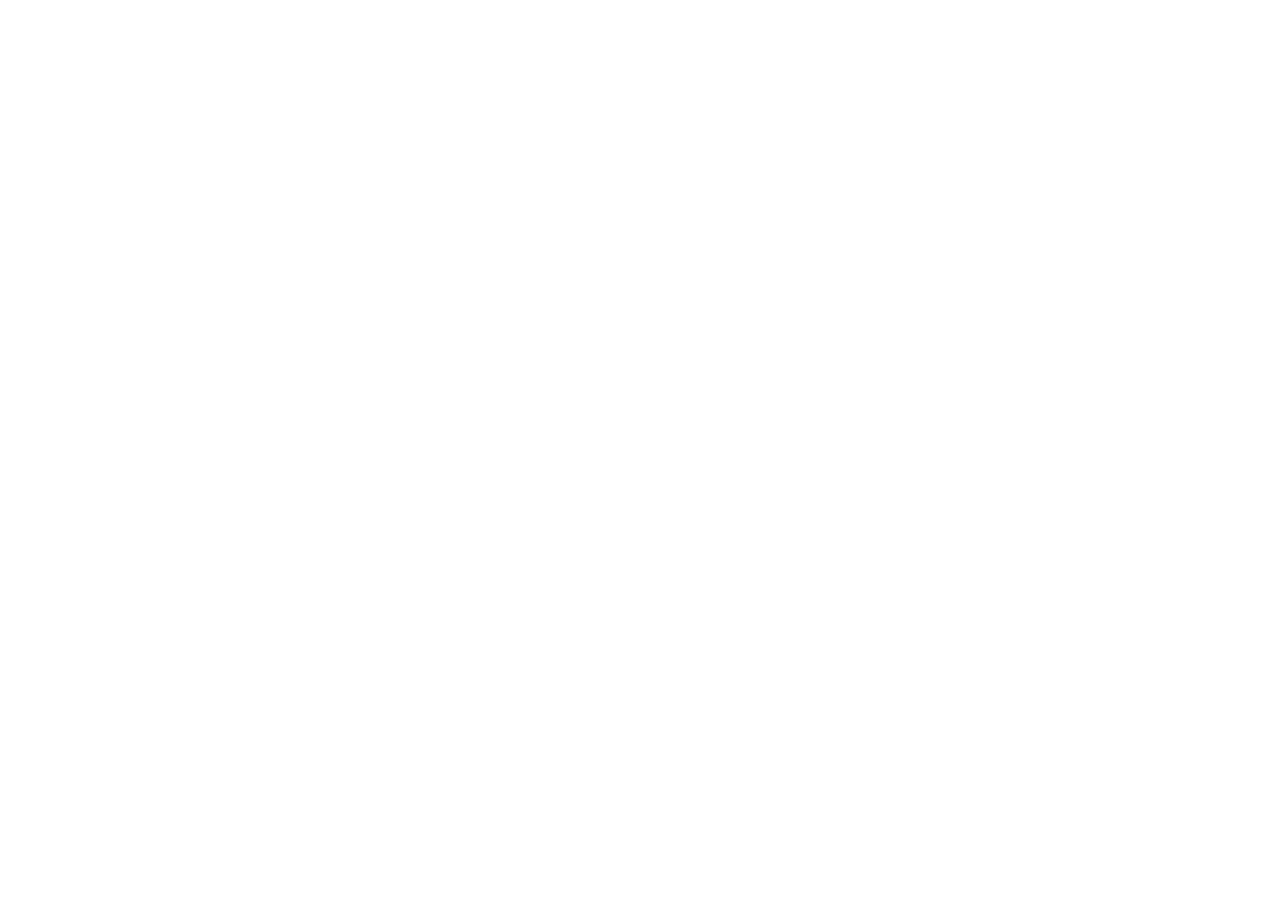
==== index.html @ 7f6d2261 "initialized git repositiry" ====
<html lang="en">
<head>
    <meta charset="UTF-8">
    <meta http-equiv="X-UA-Compatible" content="IE=edge">
    <meta name="viewport" content="width=device-width, initial-scale=1.0">
    <title>Portfolio</title>
</head>
<body>
    
</body>
</html>
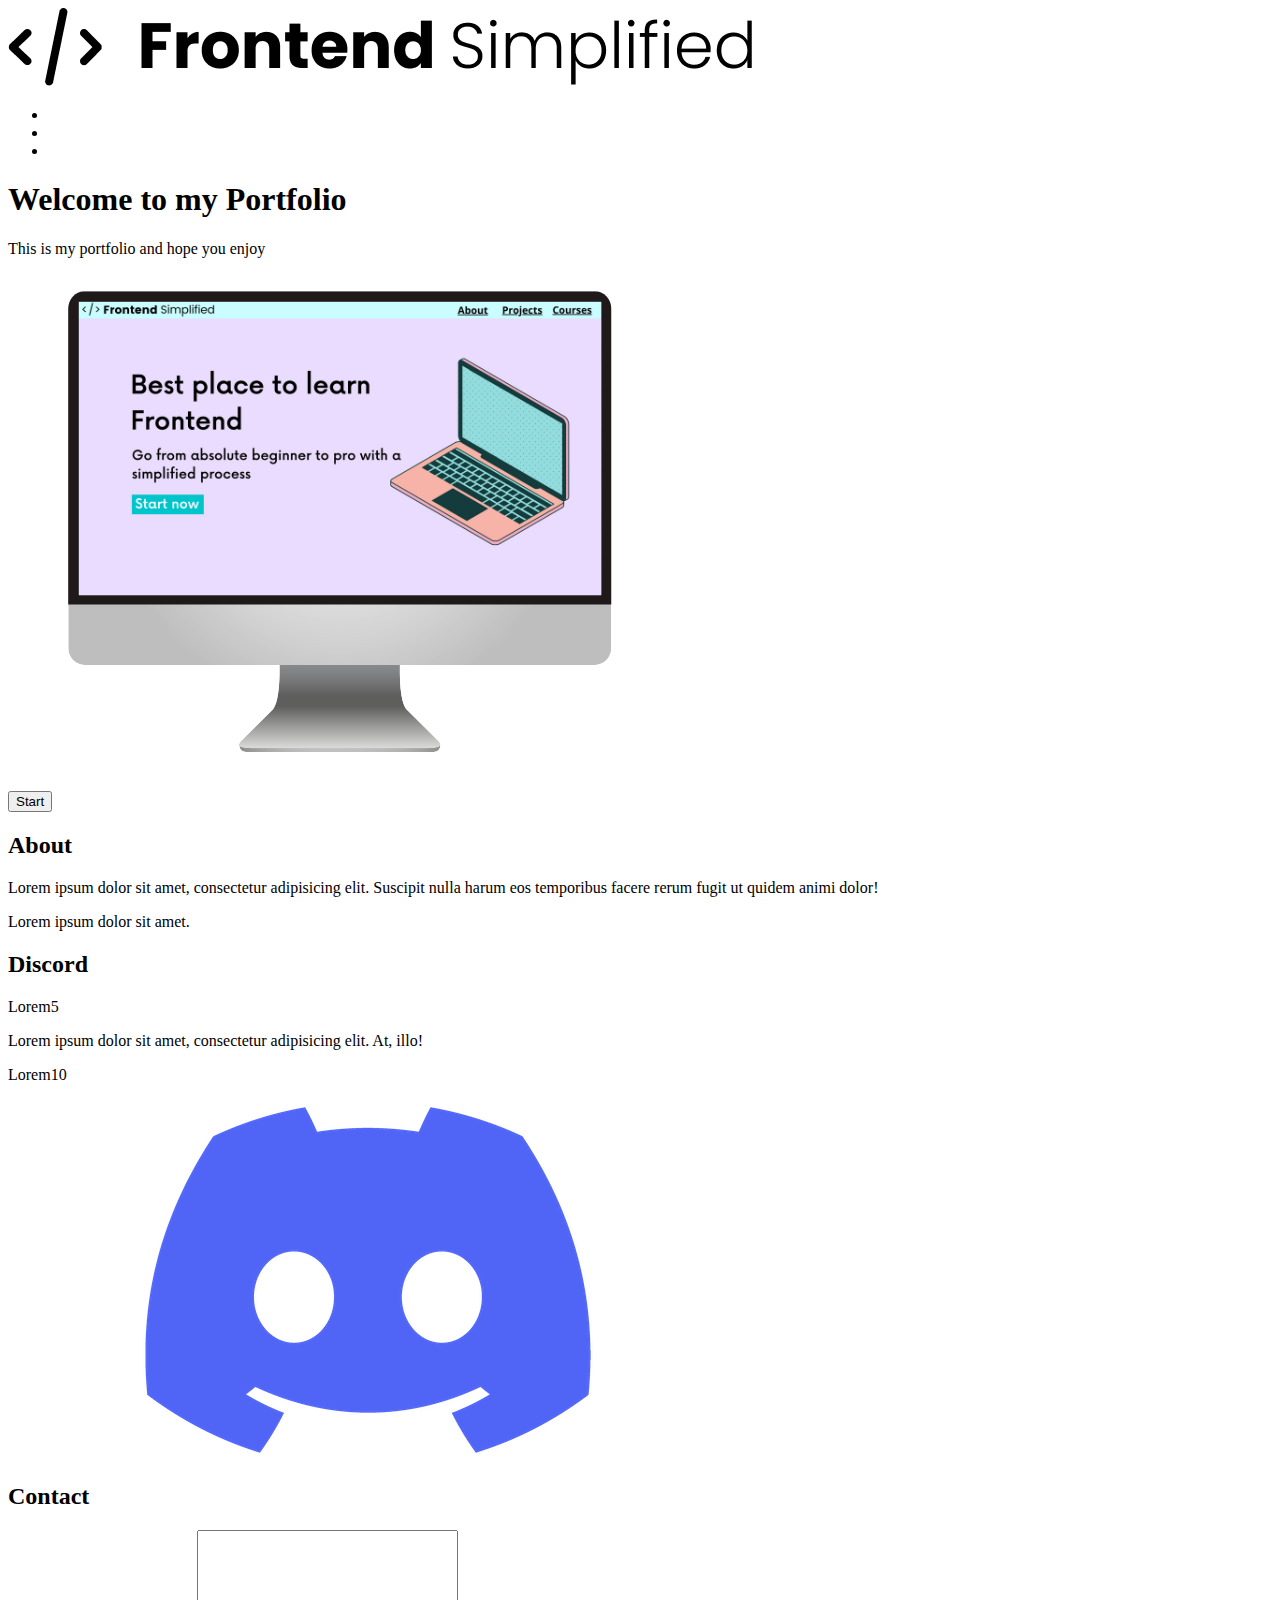
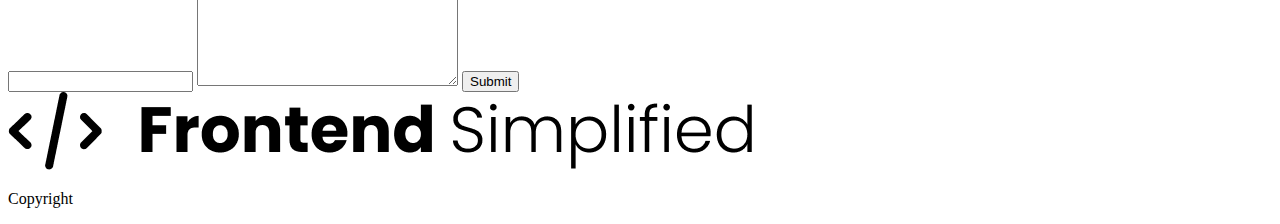
==== commit c56b864a: "Add text from index" ====
--- a/index.html
+++ b/index.html
@@ -1,11 +1,74 @@
+<!DOCTYPE html>
 <html lang="en">
-<head>
-    <meta charset="UTF-8">
-    <meta http-equiv="X-UA-Compatible" content="IE=edge">
-    <meta name="viewport" content="width=device-width, initial-scale=1.0">
+  <head>
+    <meta charset="UTF-8" />
+    <meta http-equiv="X-UA-Compatible" content="IE=edge" />
+    <meta name="viewport" content="width=device-width, initial-scale=1.0" />
     <title>Portfolio</title>
-</head>
-<body>
-    
-</body>
-</html>+  </head>
+  <body>
+    <section>
+      <nav>
+        <img src="/Assets/dashboard/FrontendS.png" alt="" />
+      </nav>
+      <ul>
+        <li><a href="About"></a></li>
+        <li><a href="Projects"></a></li>
+        <li><a href="Courses"></a></li>
+      </ul>
+      <header>
+        <div>
+          <h1>Welcome to my Portfolio</h1>
+          <p>This is my portfolio and hope you enjoy</p>
+          <figure>
+            <img src="/Assets/laptop.png" alt="" />
+          </figure>
+          <button>Start</button>
+        </div>
+      </header>
+    </section>
+    <main>
+      <section>
+        <h2>About</h2>
+        <div>
+          <p>
+            Lorem ipsum dolor sit amet, consectetur adipisicing elit. Suscipit
+            nulla harum eos temporibus facere rerum fugit ut quidem animi dolor!
+          </p>
+          <p>Lorem ipsum dolor sit amet.</p>
+        </div>
+      </section>
+      <section>
+        <h2>Discord</h2>
+        <div>
+          <p>Lorem5</p>
+          <p>
+            Lorem ipsum dolor sit amet, consectetur adipisicing elit. At, illo!
+          </p>
+          <p>Lorem10</p>
+          <figure>
+            <img src="/Assets/dashboard/discord.png" alt="" />
+          </figure>
+        </div>
+      </section>
+      <section>
+        <h2>Contact</h2>
+        <input type="text" />
+        <textarea name="" id="" cols="30" rows="10"></textarea>
+        <button>Submit</button>
+        <form action=""></form>
+      </section>
+    </main>
+    <footer>
+      <img src="/Assets/dashboard/FrontendS.png" alt="" />
+      <div>
+        <a href="About"></a>
+        <a href="Projects"></a>
+        <a href="Discord"></a>
+        <a href="Courses"></a>
+
+        <p>Copyright</p>
+      </div>
+    </footer>
+  </body>
+</html>
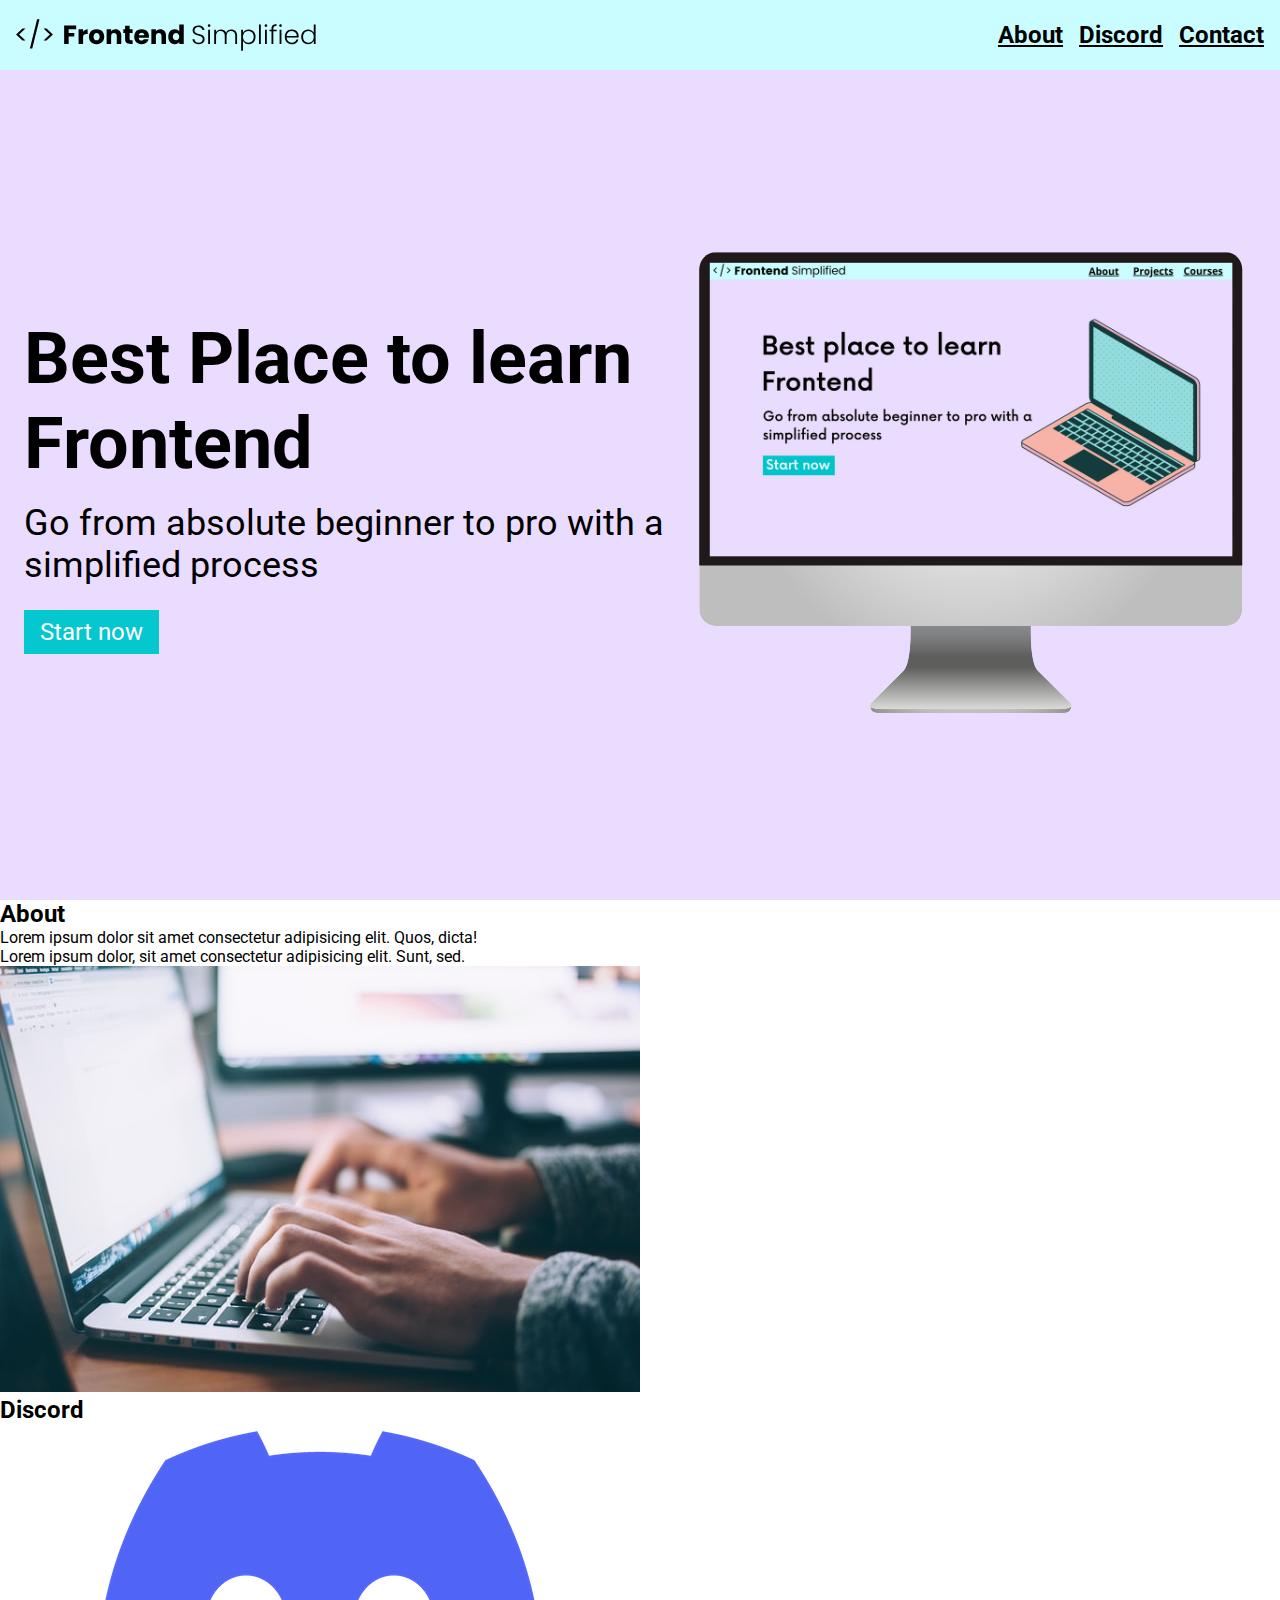
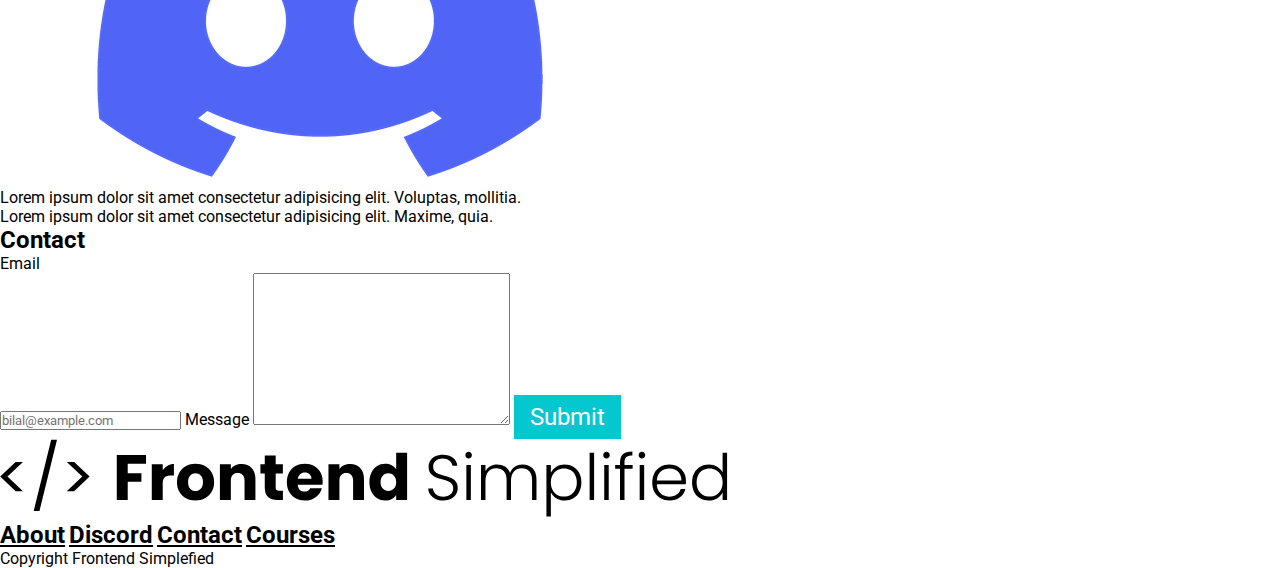
==== commit d0745a7c: "Add new css and html design" ====
--- a/index.html
+++ b/index.html
@@ -5,70 +5,89 @@
     <meta http-equiv="X-UA-Compatible" content="IE=edge" />
     <meta name="viewport" content="width=device-width, initial-scale=1.0" />
     <title>Portfolio</title>
+    <link rel="stylesheet" href="./style.css" />
   </head>
   <body>
     <section>
       <nav>
-        <img src="/Assets/dashboard/FrontendS.png" alt="" />
+        <img src="./Assets/FES.svg" class="logo" alt="" />
+        <ul>
+          <li><a href="#about">About</a></li>
+          <li><a href="#discord">Discord</a></li>
+          <li><a href="#contact">Contact</a></li>
+        </ul>
       </nav>
-      <ul>
-        <li><a href="About"></a></li>
-        <li><a href="Projects"></a></li>
-        <li><a href="Courses"></a></li>
-      </ul>
       <header>
-        <div>
-          <h1>Welcome to my Portfolio</h1>
-          <p>This is my portfolio and hope you enjoy</p>
+        <div class="row">
+          <div>
+            <h1>Best Place to learn Frontend</h1>
+            <p class="subheader">
+              Go from absolute beginner to pro with a simplified process
+            </p>
+            <button>Start now</button>
+          </div>
           <figure>
-            <img src="/Assets/laptop.png" alt="" />
+            <img src="./Assets/laptop.png" alt="Home page image" />
           </figure>
-          <button>Start</button>
         </div>
       </header>
     </section>
+
     <main>
-      <section>
+      <section id="about">
         <h2>About</h2>
         <div>
           <p>
-            Lorem ipsum dolor sit amet, consectetur adipisicing elit. Suscipit
-            nulla harum eos temporibus facere rerum fugit ut quidem animi dolor!
+            Lorem ipsum dolor sit amet consectetur adipisicing elit. Quos,
+            dicta!
           </p>
-          <p>Lorem ipsum dolor sit amet.</p>
+          <p>
+            Lorem ipsum dolor, sit amet consectetur adipisicing elit. Sunt, sed.
+          </p>
+        </div>
+        <figure>
+          <img src="./Assets/about.jpg" alt="" />
+        </figure>
+      </section>
+
+      <section id="discord">
+        <h2>Discord</h2>
+        <figure>
+          <img src="./Assets/dashboard/discord.png" alt="Discord" />
+        </figure>
+        <div>
+          <p>
+            Lorem ipsum dolor sit amet consectetur adipisicing elit. Voluptas,
+            mollitia.
+          </p>
+          <p>
+            Lorem ipsum dolor sit amet consectetur adipisicing elit. Maxime,
+            quia.
+          </p>
         </div>
       </section>
-      <section>
-        <h2>Discord</h2>
-        <div>
-          <p>Lorem5</p>
-          <p>
-            Lorem ipsum dolor sit amet, consectetur adipisicing elit. At, illo!
-          </p>
-          <p>Lorem10</p>
-          <figure>
-            <img src="/Assets/dashboard/discord.png" alt="" />
-          </figure>
-        </div>
-      </section>
-      <section>
+
+      <section id="contact">
         <h2>Contact</h2>
-        <input type="text" />
-        <textarea name="" id="" cols="30" rows="10"></textarea>
-        <button>Submit</button>
-        <form action=""></form>
+        <label for="">Email</label>
+        <form action="">
+          <input type="text" placeholder="bilal@example.com" />
+          <label for="">Message</label>
+          <textarea name="text" id="" cols="30" rows="10"></textarea>
+          <button>Submit</button>
+        </form>
       </section>
     </main>
+
     <footer>
-      <img src="/Assets/dashboard/FrontendS.png" alt="" />
+      <img src="./Assets/FES.svg" alt="" />
       <div>
-        <a href="About"></a>
-        <a href="Projects"></a>
-        <a href="Discord"></a>
-        <a href="Courses"></a>
-
-        <p>Copyright</p>
+        <a href="#about">About</a>
+        <a href="#discord">Discord</a>
+        <a href="#contact">Contact</a>
+        <a href="#courses">Courses</a>
       </div>
+      <p>Copyright Frontend Simplefied</p>
     </footer>
   </body>
 </html>
--- a/style.css
+++ b/style.css
@@ -0,0 +1,71 @@
+@import url("https://fonts.googleapis.com/css2?family=Roboto:ital,wght@0,500;1,300;1,400&display=swap");
+
+* {
+  padding: 0;
+  margin: 0;
+  box-sizing: border-box;
+  font-family: "Roboto", sans-serif;
+}
+
+nav {
+  height: 70px;
+  display: flex;
+  justify-content: space-between;
+  align-items: center;
+  padding: 0 16px;
+  background-color: #cafdff;
+}
+
+header {
+    background-color: #eadcff;
+    height: calc(100vh - 70px);
+    padding: 24px;
+    display: flex;
+    align-items: center;
+    justify-content: center;
+}
+
+h1 {
+    font-size: 72px;
+}
+
+.subheader {
+    font-size: 36px;
+    margin: 16px 0 24px 0;
+}
+
+button {
+    background-color: #05c7cf;
+    color: white;
+    border: none;
+    padding: 8px 16px;
+    font-size: 24px;
+    cursor: pointer;
+}
+
+a {
+  color: black;
+  font-size: 24px;
+  font-weight: bold;
+}
+
+.logo {
+  width: 300px;
+}
+
+ul {
+  display: flex;
+}
+
+li {
+  list-style-type: none;
+  padding-left: 16px;
+}
+
+.row {
+    width: 100%;
+    max-width: 1300px;
+    display: flex;
+    align-items: center;
+    justify-content: center;
+}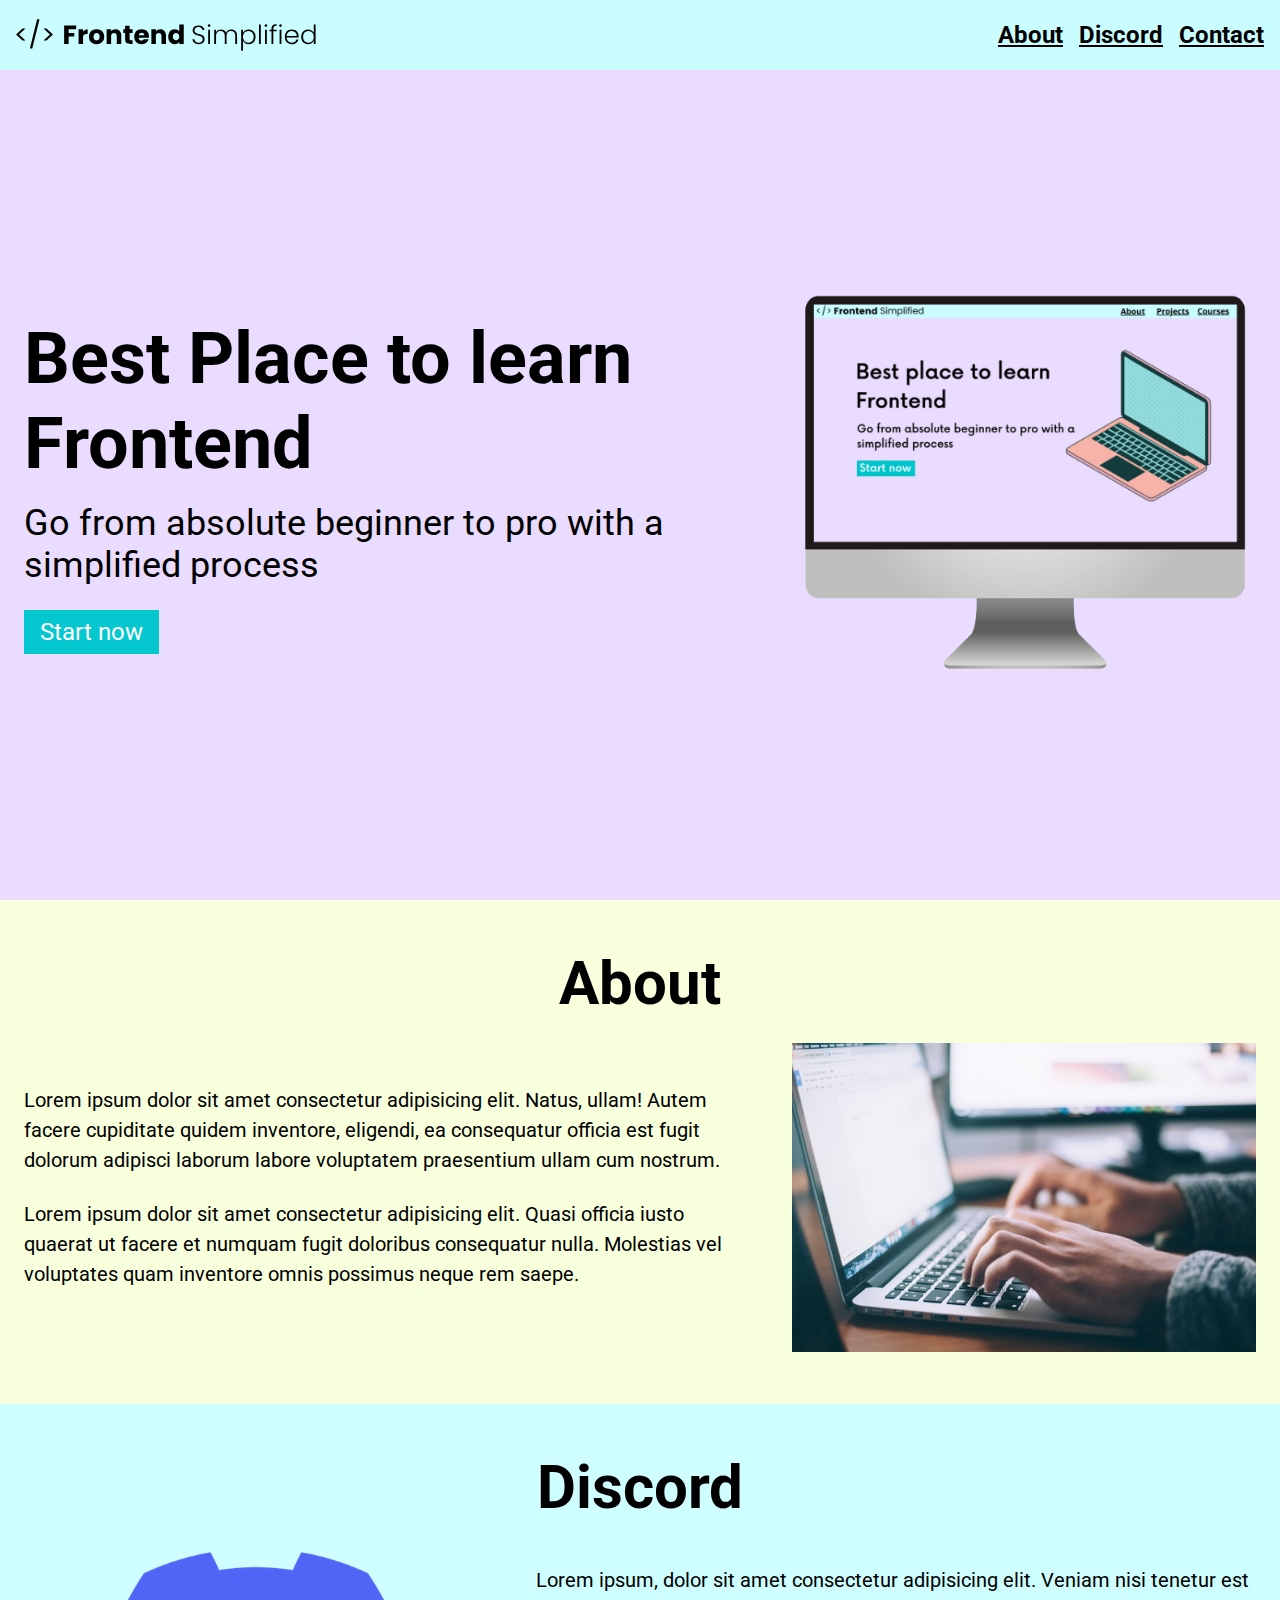
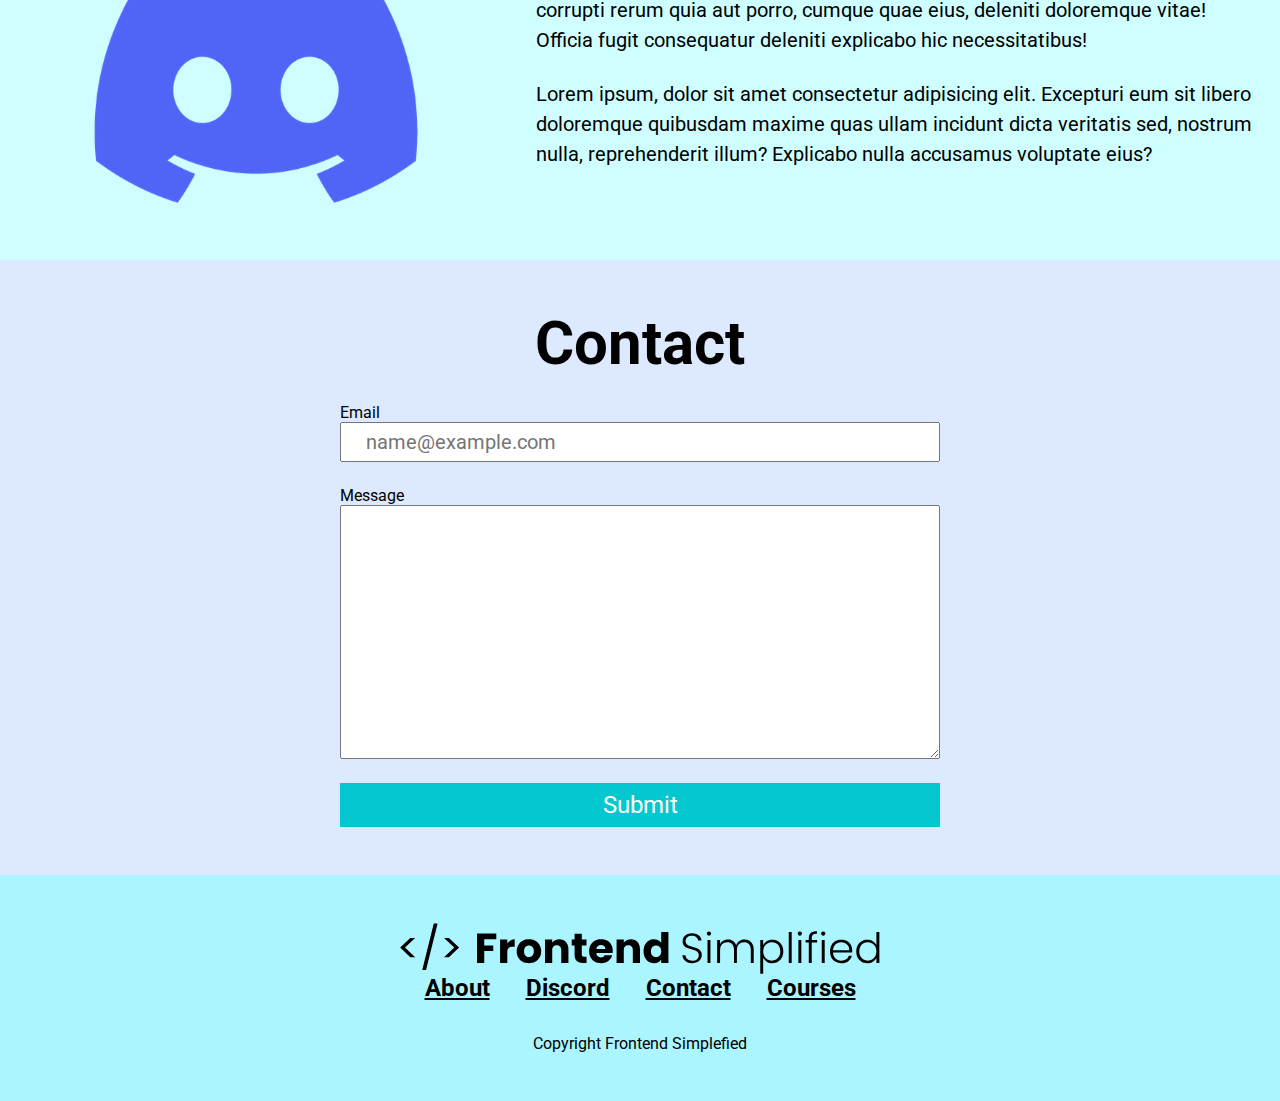
==== commit d541be4e: "Css design has been completed" ====
--- a/index.html
+++ b/index.html
@@ -36,42 +36,55 @@
     <main>
       <section id="about">
         <h2>About</h2>
-        <div>
-          <p>
-            Lorem ipsum dolor sit amet consectetur adipisicing elit. Quos,
-            dicta!
-          </p>
-          <p>
-            Lorem ipsum dolor, sit amet consectetur adipisicing elit. Sunt, sed.
-          </p>
+        <div class="section_description">
+          <div class="section__description--wrapper">
+            <p class="section__description--para">
+              Lorem ipsum dolor sit amet consectetur adipisicing elit. Natus,
+              ullam! Autem facere cupiditate quidem inventore, eligendi, ea
+              consequatur officia est fugit dolorum adipisci laborum labore
+              voluptatem praesentium ullam cum nostrum.
+            </p>
+            <p class="section__description--para">
+              Lorem ipsum dolor sit amet consectetur adipisicing elit. Quasi
+              officia iusto quaerat ut facere et numquam fugit doloribus
+              consequatur nulla. Molestias vel voluptates quam inventore omnis
+              possimus neque rem saepe.
+            </p>
+          </div>
+          <figure class="about__img--wrapper">
+            <img src="./Assets/about.jpg" alt="" />
+          </figure>
         </div>
-        <figure>
-          <img src="./Assets/about.jpg" alt="" />
-        </figure>
       </section>
 
       <section id="discord">
         <h2>Discord</h2>
-        <figure>
-          <img src="./Assets/dashboard/discord.png" alt="Discord" />
-        </figure>
-        <div>
-          <p>
-            Lorem ipsum dolor sit amet consectetur adipisicing elit. Voluptas,
-            mollitia.
-          </p>
-          <p>
-            Lorem ipsum dolor sit amet consectetur adipisicing elit. Maxime,
-            quia.
-          </p>
+        <div class="section_description">
+          <figure class="about__img--wrapper">
+            <img src="./Assets/dashboard/discord.png" alt="Discord" />
+          </figure>
+          <div class="section__description--wrapper">
+            <p class="section__description--para">
+              Lorem ipsum, dolor sit amet consectetur adipisicing elit. Veniam
+              nisi tenetur est corrupti rerum quia aut porro, cumque quae eius,
+              deleniti doloremque vitae! Officia fugit consequatur deleniti
+              explicabo hic necessitatibus!
+            </p>
+            <p class="section__description--para">
+              Lorem ipsum, dolor sit amet consectetur adipisicing elit.
+              Excepturi eum sit libero doloremque quibusdam maxime quas ullam
+              incidunt dicta veritatis sed, nostrum nulla, reprehenderit illum?
+              Explicabo nulla accusamus voluptate eius?
+            </p>
+          </div>
         </div>
       </section>
 
       <section id="contact">
         <h2>Contact</h2>
-        <label for="">Email</label>
         <form action="">
-          <input type="text" placeholder="bilal@example.com" />
+          <label for="">Email</label>
+          <input type="email" placeholder="name@example.com" />
           <label for="">Message</label>
           <textarea name="text" id="" cols="30" rows="10"></textarea>
           <button>Submit</button>
@@ -80,12 +93,12 @@
     </main>
 
     <footer>
-      <img src="./Assets/FES.svg" alt="" />
-      <div>
-        <a href="#about">About</a>
-        <a href="#discord">Discord</a>
-        <a href="#contact">Contact</a>
-        <a href="#courses">Courses</a>
+      <img class="footer__logo" src="./Assets/FES.svg" alt="" />
+      <div class="footer__links">
+        <a class="footer__link" href="#about">About</a>
+        <a class="footer__link" href="#discord">Discord</a>
+        <a class="footer__link" href="#contact">Contact</a>
+        <a class="footer__link" href="#courses">Courses</a>
       </div>
       <p>Copyright Frontend Simplefied</p>
     </footer>
--- a/style.css
+++ b/style.css
@@ -60,7 +60,8 @@
 li {
   list-style-type: none;
   padding-left: 16px;
-}
+} 
+
 
 .row {
     width: 100%;
@@ -68,4 +69,113 @@
     display: flex;
     align-items: center;
     justify-content: center;
+}
+
+#about,
+#discord,
+#contact,
+footer
+ {
+    padding: 48px 0;
+}
+/*
+
+ABOUT
+
+*/
+
+#about {
+    background-color: #f8ffdc;
+}
+
+h2 {
+    font-size: 60px;
+    text-align: center;
+    margin-bottom: 24px;
+}
+
+.section_description {
+    display: flex;
+    justify-content: center;
+    align-items: center;
+}
+
+.about__img--wrapper {
+    width: 40%;
+    padding: 0 24px;
+}
+
+img {
+    width: 100%;
+}
+
+.section__description--wrapper {
+    width: 60%;
+    padding: 0 24px;
+}
+
+.section__description--para {
+    font-size: 20px;
+    line-height: 1.5;
+    margin-bottom: 24px;
+}
+
+/*
+
+DISCORD
+
+*/
+
+#discord {
+    background-color: #cefeff;
+}
+
+/*
+
+CONTACT
+
+*/
+
+#contact {
+    background-color: #dce9ff;
+}
+
+form {
+    width: 100%;
+    max-width: 600px;
+    display: flex;
+    flex-direction: column;
+    margin: 0 auto;
+
+}
+
+input, textarea {
+    margin-bottom: 24px;
+    font-size: 20px;
+    padding: 6px 24px;
+
+}
+
+/*
+
+FOOTER
+
+*/
+
+footer {
+    background-color: #aaf5ff;
+    display: flex;
+    flex-direction: column;
+    align-items: center;
+}
+
+.footer__logo {
+    max-width: 480px;
+}
+.footer__links {
+    margin-bottom: 32px;
+}
+
+.footer__link {
+    padding: 0 16px;
 }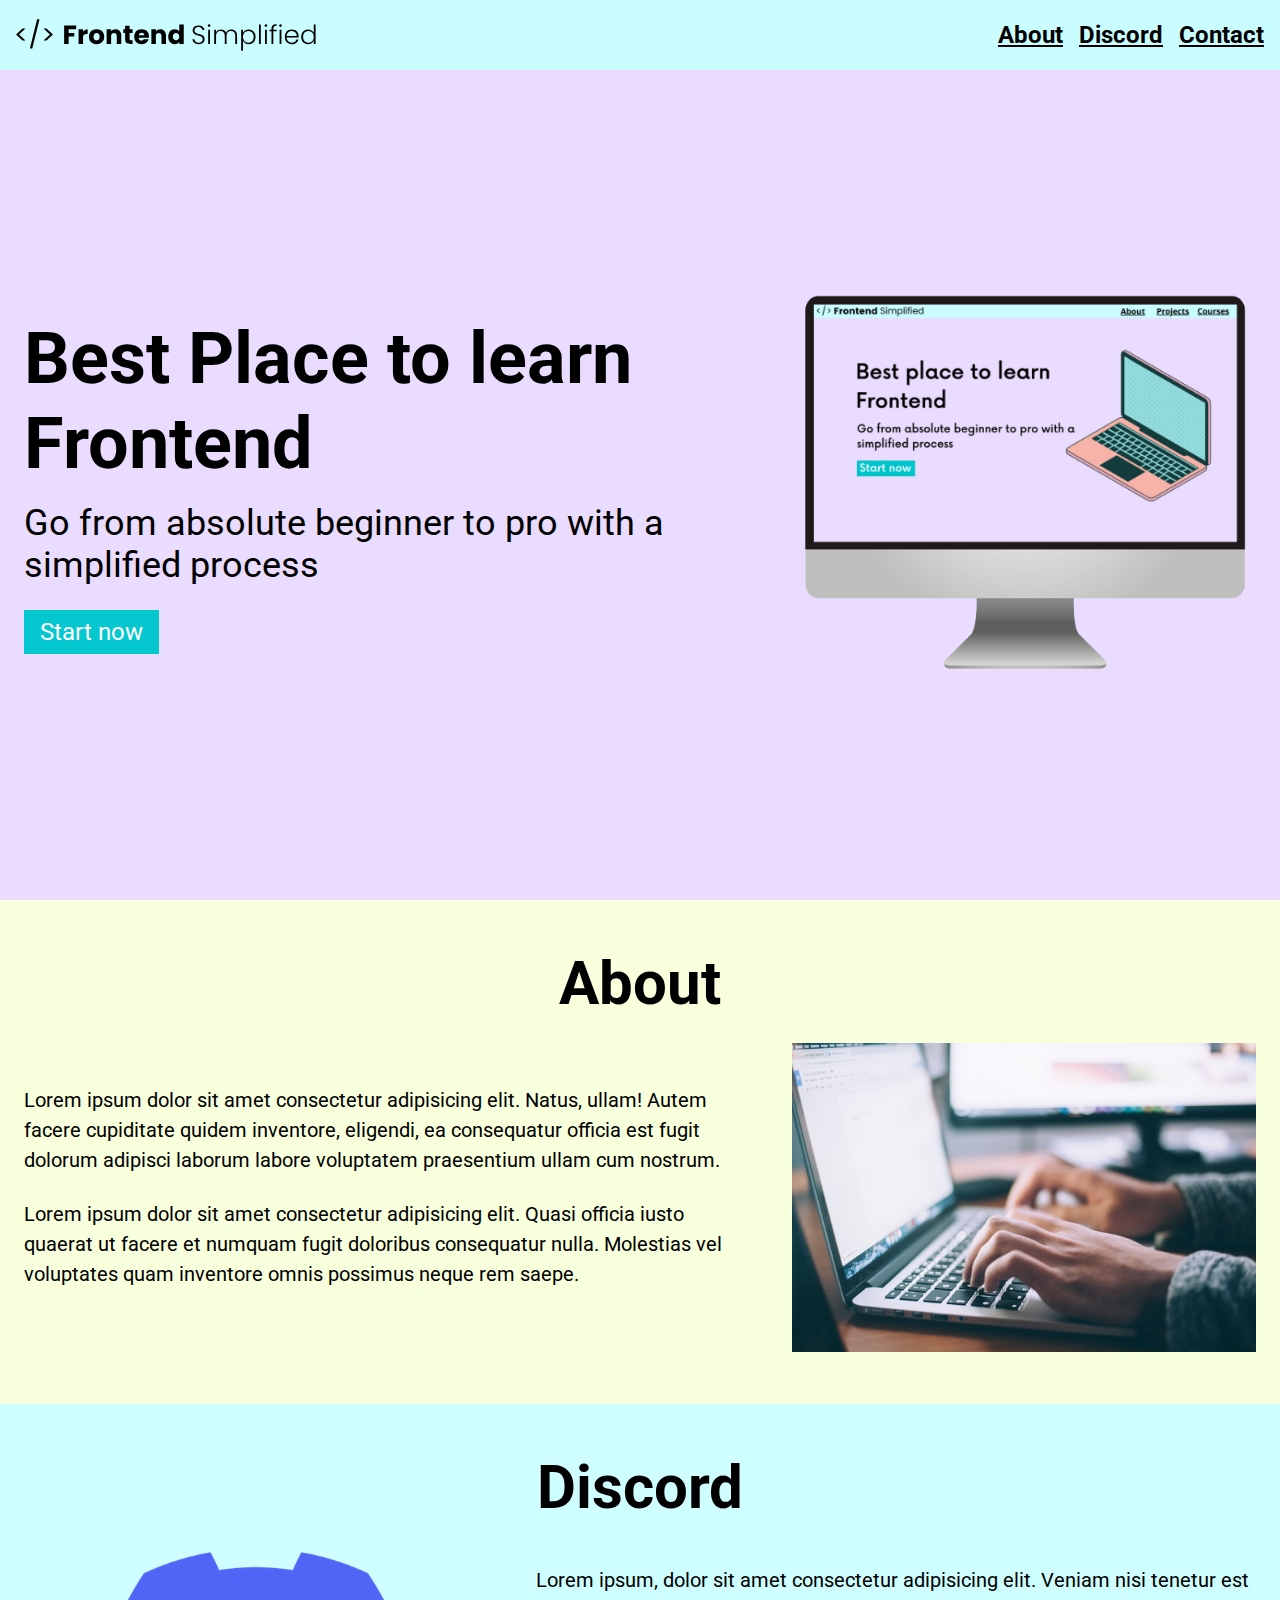
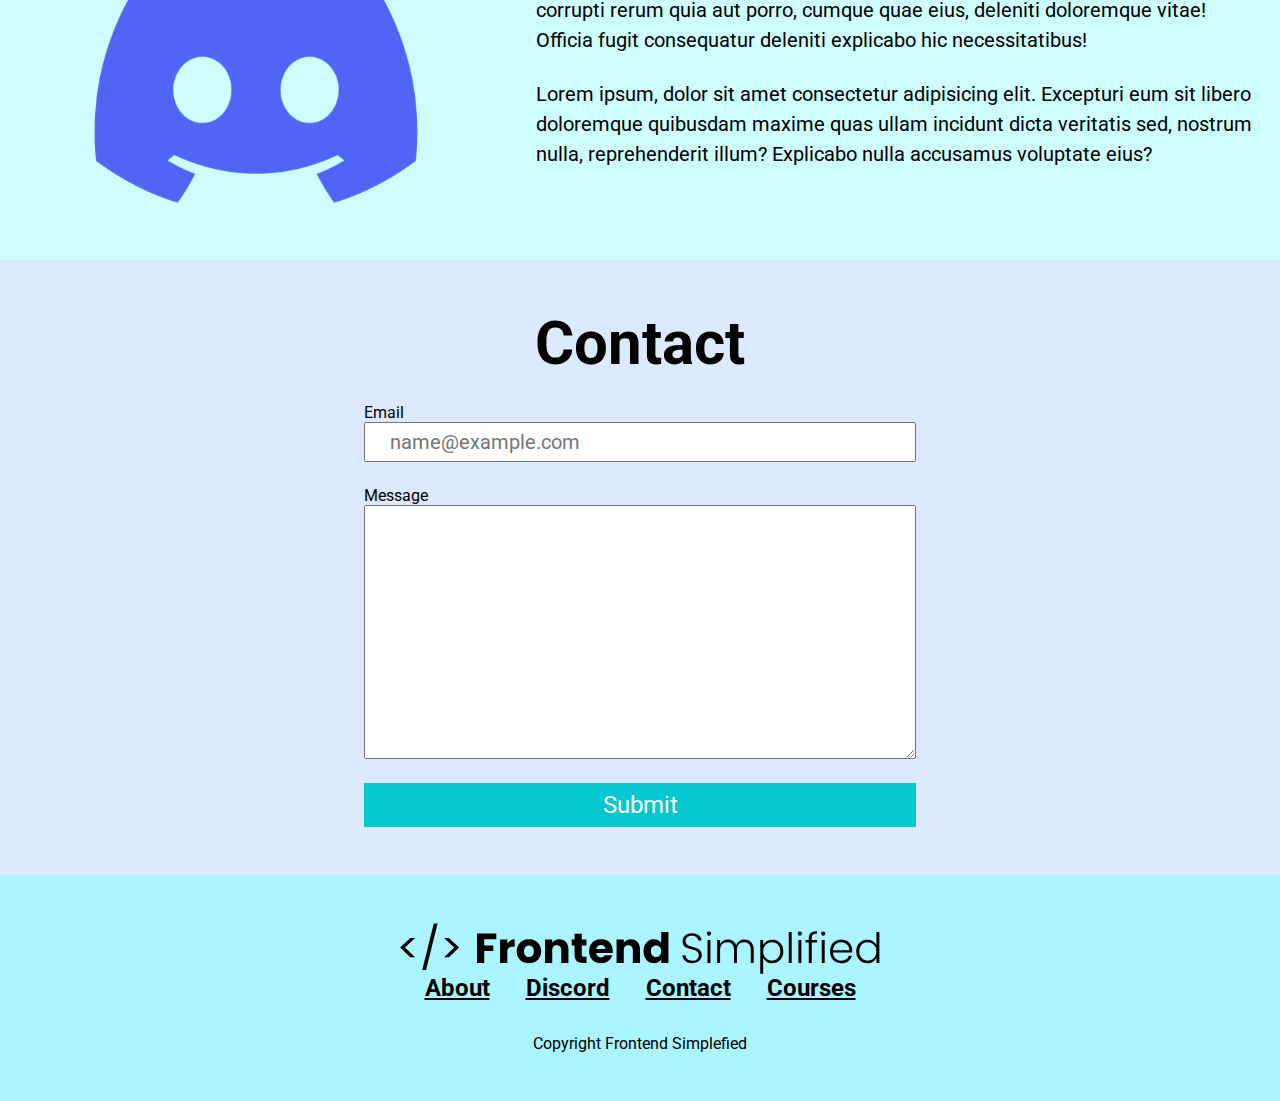
==== commit e96550e5: "Mobile design css" ====
--- a/index.html
+++ b/index.html
@@ -19,7 +19,7 @@
       </nav>
       <header>
         <div class="row">
-          <div>
+          <div class="home__description">
             <h1>Best Place to learn Frontend</h1>
             <p class="subheader">
               Go from absolute beginner to pro with a simplified process
@@ -36,46 +36,50 @@
     <main>
       <section id="about">
         <h2>About</h2>
-        <div class="section_description">
-          <div class="section__description--wrapper">
-            <p class="section__description--para">
-              Lorem ipsum dolor sit amet consectetur adipisicing elit. Natus,
-              ullam! Autem facere cupiditate quidem inventore, eligendi, ea
-              consequatur officia est fugit dolorum adipisci laborum labore
-              voluptatem praesentium ullam cum nostrum.
-            </p>
-            <p class="section__description--para">
-              Lorem ipsum dolor sit amet consectetur adipisicing elit. Quasi
-              officia iusto quaerat ut facere et numquam fugit doloribus
-              consequatur nulla. Molestias vel voluptates quam inventore omnis
-              possimus neque rem saepe.
-            </p>
+        <div class="row">
+          <div class="section_description">
+            <div class="section__description--wrapper">
+              <p class="section__description--para">
+                Lorem ipsum dolor sit amet consectetur adipisicing elit. Natus,
+                ullam! Autem facere cupiditate quidem inventore, eligendi, ea
+                consequatur officia est fugit dolorum adipisci laborum labore
+                voluptatem praesentium ullam cum nostrum.
+              </p>
+              <p class="section__description--para">
+                Lorem ipsum dolor sit amet consectetur adipisicing elit. Quasi
+                officia iusto quaerat ut facere et numquam fugit doloribus
+                consequatur nulla. Molestias vel voluptates quam inventore omnis
+                possimus neque rem saepe.
+              </p>
+            </div>
+            <figure class="about__img--wrapper">
+              <img src="./Assets/about.jpg" alt="" />
+            </figure>
           </div>
-          <figure class="about__img--wrapper">
-            <img src="./Assets/about.jpg" alt="" />
-          </figure>
         </div>
       </section>
 
       <section id="discord">
         <h2>Discord</h2>
-        <div class="section_description">
-          <figure class="about__img--wrapper">
-            <img src="./Assets/dashboard/discord.png" alt="Discord" />
-          </figure>
-          <div class="section__description--wrapper">
-            <p class="section__description--para">
-              Lorem ipsum, dolor sit amet consectetur adipisicing elit. Veniam
-              nisi tenetur est corrupti rerum quia aut porro, cumque quae eius,
-              deleniti doloremque vitae! Officia fugit consequatur deleniti
-              explicabo hic necessitatibus!
-            </p>
-            <p class="section__description--para">
-              Lorem ipsum, dolor sit amet consectetur adipisicing elit.
-              Excepturi eum sit libero doloremque quibusdam maxime quas ullam
-              incidunt dicta veritatis sed, nostrum nulla, reprehenderit illum?
-              Explicabo nulla accusamus voluptate eius?
-            </p>
+        <div class="row">
+          <div class="section_description">
+            <figure class="about__img--wrapper">
+              <img src="./Assets/dashboard/discord.png" alt="Discord" />
+            </figure>
+            <div class="section__description--wrapper">
+              <p class="section__description--para">
+                Lorem ipsum, dolor sit amet consectetur adipisicing elit. Veniam
+                nisi tenetur est corrupti rerum quia aut porro, cumque quae
+                eius, deleniti doloremque vitae! Officia fugit consequatur
+                deleniti explicabo hic necessitatibus!
+              </p>
+              <p class="section__description--para">
+                Lorem ipsum, dolor sit amet consectetur adipisicing elit.
+                Excepturi eum sit libero doloremque quibusdam maxime quas ullam
+                incidunt dicta veritatis sed, nostrum nulla, reprehenderit
+                illum? Explicabo nulla accusamus voluptate eius?
+              </p>
+            </div>
           </div>
         </div>
       </section>
--- a/style.css
+++ b/style.css
@@ -17,30 +17,30 @@
 }
 
 header {
-    background-color: #eadcff;
-    height: calc(100vh - 70px);
-    padding: 24px;
-    display: flex;
-    align-items: center;
-    justify-content: center;
+  background-color: #eadcff;
+  height: calc(100vh - 70px);
+  padding: 24px;
+  display: flex;
+  align-items: center;
+  justify-content: center;
 }
 
 h1 {
-    font-size: 72px;
+  font-size: 72px;
 }
 
 .subheader {
-    font-size: 36px;
-    margin: 16px 0 24px 0;
+  font-size: 36px;
+  margin: 16px 0 24px 0;
 }
 
 button {
-    background-color: #05c7cf;
-    color: white;
-    border: none;
-    padding: 8px 16px;
-    font-size: 24px;
-    cursor: pointer;
+  background-color: #05c7cf;
+  color: white;
+  border: none;
+  padding: 8px 16px;
+  font-size: 24px;
+  cursor: pointer;
 }
 
 a {
@@ -60,23 +60,22 @@
 li {
   list-style-type: none;
   padding-left: 16px;
-} 
-
+}
 
 .row {
-    width: 100%;
-    max-width: 1300px;
-    display: flex;
-    align-items: center;
-    justify-content: center;
+  width: 100%;
+  max-width: 1300px;
+  margin: 0 auto;
+  display: flex;
+  align-items: center;
+  justify-content: center;
 }
 
 #about,
 #discord,
 #contact,
-footer
- {
-    padding: 48px 0;
+footer {
+  padding: 48px 0;
 }
 /*
 
@@ -85,97 +84,157 @@
 */
 
 #about {
-    background-color: #f8ffdc;
+  background-color: #f8ffdc;
 }
 
 h2 {
-    font-size: 60px;
-    text-align: center;
+  font-size: 60px;
+  text-align: center;
+  margin-bottom: 24px;
+}
+
+.section_description {
+  display: flex;
+  justify-content: center;
+  align-items: center;
+}
+
+.about__img--wrapper {
+  width: 40%;
+  padding: 0 24px;
+}
+
+img {
+  width: 100%;
+}
+
+.section__description--wrapper {
+  width: 60%;
+  padding: 0 24px;
+}
+
+.section__description--para {
+  font-size: 20px;
+  line-height: 1.5;
+  margin-bottom: 24px;
+}
+
+/*
+
+DISCORD
+
+*/
+
+#discord {
+  background-color: #cefeff;
+}
+
+/*
+
+CONTACT
+
+*/
+
+#contact {
+  background-color: #dce9ff;
+}
+
+form {
+  width: 100%;
+  max-width: 600px;
+  display: flex;
+  flex-direction: column;
+  margin: 0 auto;
+  padding: 0 24px;
+}
+
+input,
+textarea {
+  margin-bottom: 24px;
+  font-size: 20px;
+  padding: 6px 24px;
+}
+
+/*
+
+FOOTER
+
+*/
+
+footer {
+  background-color: #aaf5ff;
+  display: flex;
+  flex-direction: column;
+  align-items: center;
+}
+
+.footer__logo {
+  max-width: 480px;
+}
+.footer__links {
+  margin-bottom: 32px;
+}
+
+.footer__link {
+  padding: 0 16px;
+}
+
+/* SMALL PHONES, TABLETS, LARGE SMARTPHONES */
+@media (max-width: 720px) {
+  .row {
+    flex-direction: column;
+  }
+
+  .home__description {
     margin-bottom: 24px;
-}
-
-.section_description {
-    display: flex;
-    justify-content: center;
-    align-items: center;
-}
-
-.about__img--wrapper {
-    width: 40%;
-    padding: 0 24px;
-}
-
-img {
-    width: 100%;
-}
-
-.section__description--wrapper {
-    width: 60%;
-    padding: 0 24px;
-}
-
-.section__description--para {
-    font-size: 20px;
-    line-height: 1.5;
-    margin-bottom: 24px;
-}
-
-/*
-
-DISCORD
-
-*/
-
-#discord {
-    background-color: #cefeff;
-}
-
-/*
-
-CONTACT
-
-*/
-
-#contact {
-    background-color: #dce9ff;
-}
-
-form {
-    width: 100%;
-    max-width: 600px;
-    display: flex;
-    flex-direction: column;
-    margin: 0 auto;
-
-}
-
-input, textarea {
-    margin-bottom: 24px;
-    font-size: 20px;
-    padding: 6px 24px;
-
-}
-
-/*
-
-FOOTER
-
-*/
-
-footer {
-    background-color: #aaf5ff;
     display: flex;
     flex-direction: column;
     align-items: center;
-}
-
-.footer__logo {
-    max-width: 480px;
-}
-.footer__links {
-    margin-bottom: 32px;
-}
-
-.footer__link {
-    padding: 0 16px;
-}+  }
+
+  h1 {
+    text-align: center;
+    font-size: 60px;
+  }
+
+  .subheader {
+    text-align: center;
+    font-size: 24px;
+  }
+
+  ul {
+    display: none;
+  }
+
+  .section_description {
+    flex-direction: column;
+  }
+
+  .section__description--wrapper {
+    width: 100%;
+  }
+
+  .about__img--wrapper {
+    width: 100%;
+  }
+
+  #discord .section_description {
+    flex-direction: column-reverse;
+  }
+  footer {
+    padding: 48px 24px;
+  }
+
+  .footer__logo {
+    max-width: 360px;
+  }
+
+  .footer__link {
+    padding: 0 8px;
+    font-size: 18px;
+  }
+
+  .footer__links {
+    margin-bottom: 24px;
+  }
+}
